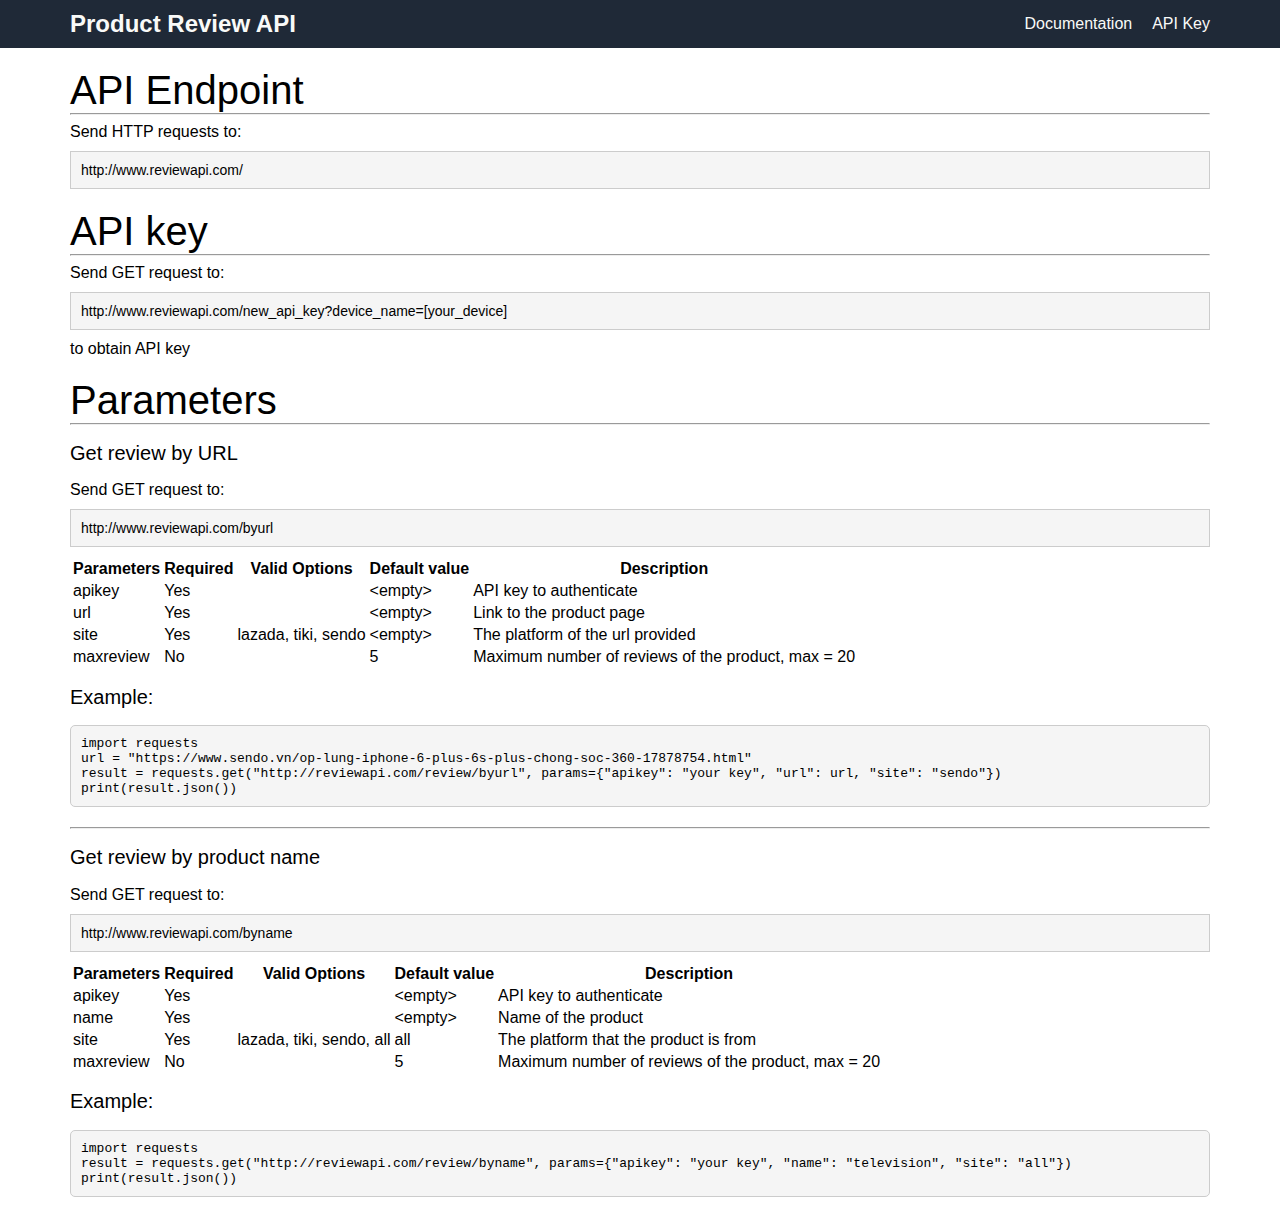
==== templates/documentation.html @ dfe91b6d "Fix doc" ====
<!DOCTYPE html>
<html lang="en">
<head>
  <meta charset="UTF-8">
  <meta http-equiv="X-UA-Compatible" content="IE=edge">
  <meta name="viewport" content="width=device-width, initial-scale=1.0">
  <title>Product Review API</title>
  <link href="https://cdn.jsdelivr.net/npm/bootstrap@5.0.2/dist/css/bootstrap.min.css" rel="stylesheet" integrity="sha384-EVSTQN3/azprG1Anm3QDgpJLIm9Nao0Yz1ztcQTwFspd3yD65VohhpuuCOmLASjC" crossorigin="anonymous">
  <link rel="stylesheet" href="../static/style2.css">
</head>
<body>
  <navbar>
    <div class="logo"><a href="/">Product Review API</a></div>
    <div class="links">
      <ul>
        <li><a href="/doc">Documentation</a></li>
        <li><a href="#">API Key</a></li>
      </ul>
    </div>
  </navbar>
  <div class="doc">
    <!-- End point !-->
    <h1>API Endpoint</h1>
    <hr>
    <div style="font-size:16px;">Send HTTP requests to:</div>
    <div class="url">http://www.reviewapi.com/</div>

    <!-- Api key -->
    <h1>API key</h1>
    <hr>
    <div>Send GET request to:</div>
    <div class="url">http://www.reviewapi.com/new_api_key?device_name=[your_device]</div>
    <div>to obtain API key</div>

    <!-- Parameter -->
    <h1>Parameters</h1>
    <hr>
    <h2>Get review by URL</h2>
    <div>Send GET request to:</div>
    <div class="url">http://www.reviewapi.com/byurl</div>
    <table class="table table-striped table-bordered">
      <thead>
        <tr>
          <th scope="col">Parameters</th>
          <th scope="col">Required</th>
          <th scope="col">Valid Options</th>
          <th scope="col">Default value</th>
          <th scope="col">Description</th>
        </tr>
      </thead>
      <tbody>
        <tr>
          <td scope="row">apikey</td>
          <td>Yes</td>
          <td></td>
          <td>&lt;empty&gt;</td>
          <td>API key to authenticate</td>
        </tr>
        <tr>
          <td scope="row">url</td>
          <td>Yes</td>
          <td></td>
          <td>&lt;empty&gt;</td>
          <td>Link to the product page</td>
        </tr>
        <tr>
          <td scope="row">site</td>
          <td>Yes</td>
          <td>lazada, tiki, sendo</td>
          <td>&lt;empty&gt;</td>
          <td>The platform of the url provided</td>
        </tr>
        <tr>
          <td scope="row">maxreview</td>
          <td>No</td>
          <td></td>
          <td>5</td>
          <td>Maximum number of reviews of the product, max = 20</td>
        </tr>
      </tbody>
    </table>
    <h2>Example:</h2>
    <div class="code">
      <div>import requests</div>
      <div>url = "https://www.sendo.vn/op-lung-iphone-6-plus-6s-plus-chong-soc-360-17878754.html"</div>
      <div>result = requests.get("http://reviewapi.com/review/byurl", params={"apikey": "your key", "url": url, "site": "sendo"})</div>
      <div>print(result.json())</div>
    </div>
    <hr>

    <h2>Get review by product name</h2>
    <div>Send GET request to:</div>
    <div class="url">http://www.reviewapi.com/byname</div>
    <table class="table table-striped table-bordered">
      <thead>
        <tr>
          <th scope="col">Parameters</th>
          <th scope="col">Required</th>
          <th scope="col">Valid Options</th>
          <th scope="col">Default value</th>
          <th scope="col">Description</th>
        </tr>
      </thead>
      <tbody>
        <tr>
          <td scope="row">apikey</td>
          <td>Yes</td>
          <td></td>
          <td>&lt;empty&gt;</td>
          <td>API key to authenticate</td>
        </tr>
        <tr>
          <td scope="row">name</td>
          <td>Yes</td>
          <td></td>
          <td>&lt;empty&gt;</td>
          <td>Name of the product</td>
        </tr>
        <tr>
          <td scope="row">site</td>
          <td>Yes</td>
          <td>lazada, tiki, sendo, all</td>
          <td>all</td>
          <td>The platform that the product is from</td>
        </tr>
        <tr>
          <td scope="row">maxreview</td>
          <td>No</td>
          <td></td>
          <td>5</td>
          <td>Maximum number of reviews of the product, max = 20</td>
        </tr>
      </tbody>
    </table>
    <h2>Example:</h2>
    <div class="code">
      <div>import requests</div>
      <div>result = requests.get("http://reviewapi.com/review/byname", params={"apikey": "your key", "name": "television", "site": "all"})</div>
      <div>print(result.json())</div>
    </div>
  </div>
  
</body>
</html>
---- static/style2.css ----
body {
    margin: 0;
    height: 100vh;
    font-family: Roboto, sans-serif;
    display: flex;
    flex-direction: column;
}

/* Navigation bar */
navbar {
    background-color: #1f2937;
    color: #f9faf8;
    display: flex;
    align-items: center;
    justify-content: space-between;
    padding: 10px 20px;
    margin-bottom: 0;
    column-gap: 20px;
}

.logo {
    font-weight: bold;
    font-size: 24px;
    margin-left: 50px;
}

ul {
    margin-top: 0;
    margin-bottom: 0;
    margin-left: 0;
    margin-right: 50px;
    padding: 0;
    list-style: none;
    display: flex;
    column-gap: 20px;
    color: #e5e7eb;
}

a {
    color: #f9faf8;
    text-decoration: none;
}

a:hover {
    color: #f9faf8;
}

/* Doc */
.doc {
    margin-left: 70px;
    margin-right: 70px;
}

hr {
    margin-top: 0px
}

h1 {
    font-weight: 300;
    font-size: 40px;
    margin-top: 20px;
    margin-bottom: 0;
}

.url {
    border: 1px solid #cccccc;
    padding-top: 10px;
    padding-bottom: 10px;
    padding-right: 10px;
    padding-left: 10px;
    margin-top: 10px;
    margin-bottom: 10px;
    background-color: #f5f5f5;
    font-size: 14px;
}

h2 {
    font-weight: 100;
    font-size: 20px;
}

.code {
    border: 1px solid #cccccc;
    border-radius: 5px;
    background-color: #f5f5f5;
    font-family: monospace;
    padding: 10px;
    margin-bottom: 20px;
}
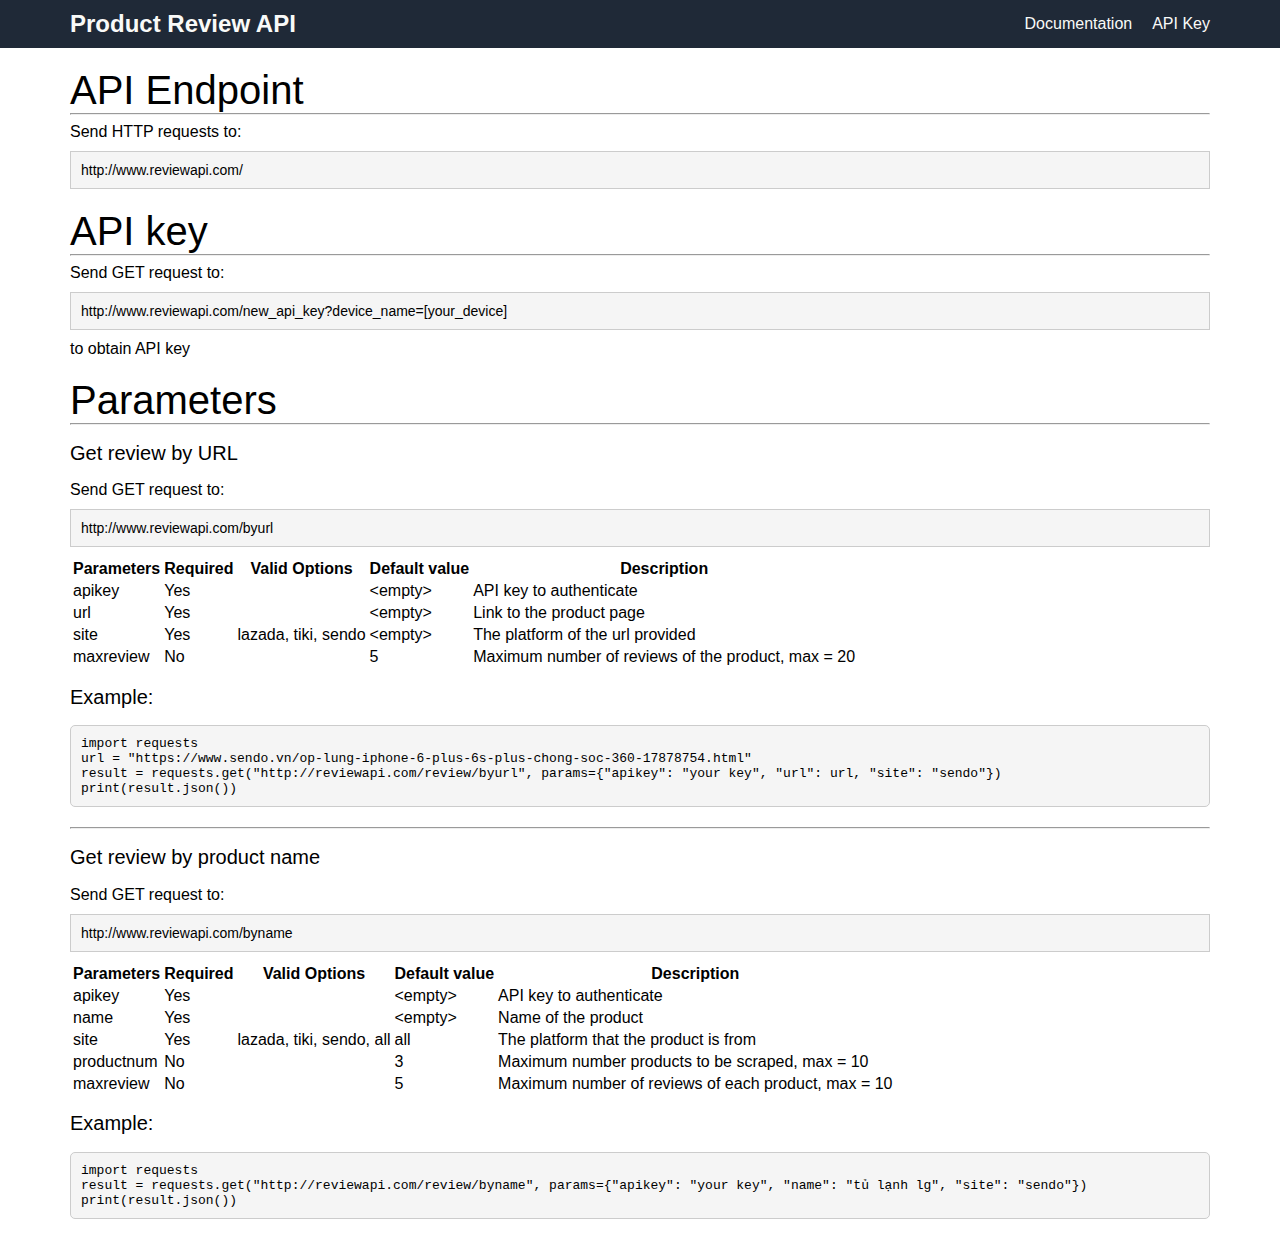
==== commit e13d6ca7: "Add scrape tiki, lazada by name Update doc to include product num args and get API key Update homepa" ====
--- a/templates/documentation.html
+++ b/templates/documentation.html
@@ -124,18 +124,25 @@
           <td>The platform that the product is from</td>
         </tr>
         <tr>
+          <td scope="row">productnum</td>
+          <td>No</td>
+          <td></td>
+          <td>3</td>
+          <td>Maximum number products to be scraped, max = 10</td>
+        </tr>
+        <tr>
           <td scope="row">maxreview</td>
           <td>No</td>
           <td></td>
           <td>5</td>
-          <td>Maximum number of reviews of the product, max = 20</td>
+          <td>Maximum number of reviews of each product, max = 10</td>
         </tr>
       </tbody>
     </table>
     <h2>Example:</h2>
     <div class="code">
       <div>import requests</div>
-      <div>result = requests.get("http://reviewapi.com/review/byname", params={"apikey": "your key", "name": "television", "site": "all"})</div>
+      <div>result = requests.get("http://reviewapi.com/review/byname", params={"apikey": "your key", "name": "tủ lạnh lg", "site": "sendo"})</div>
       <div>print(result.json())</div>
     </div>
   </div>
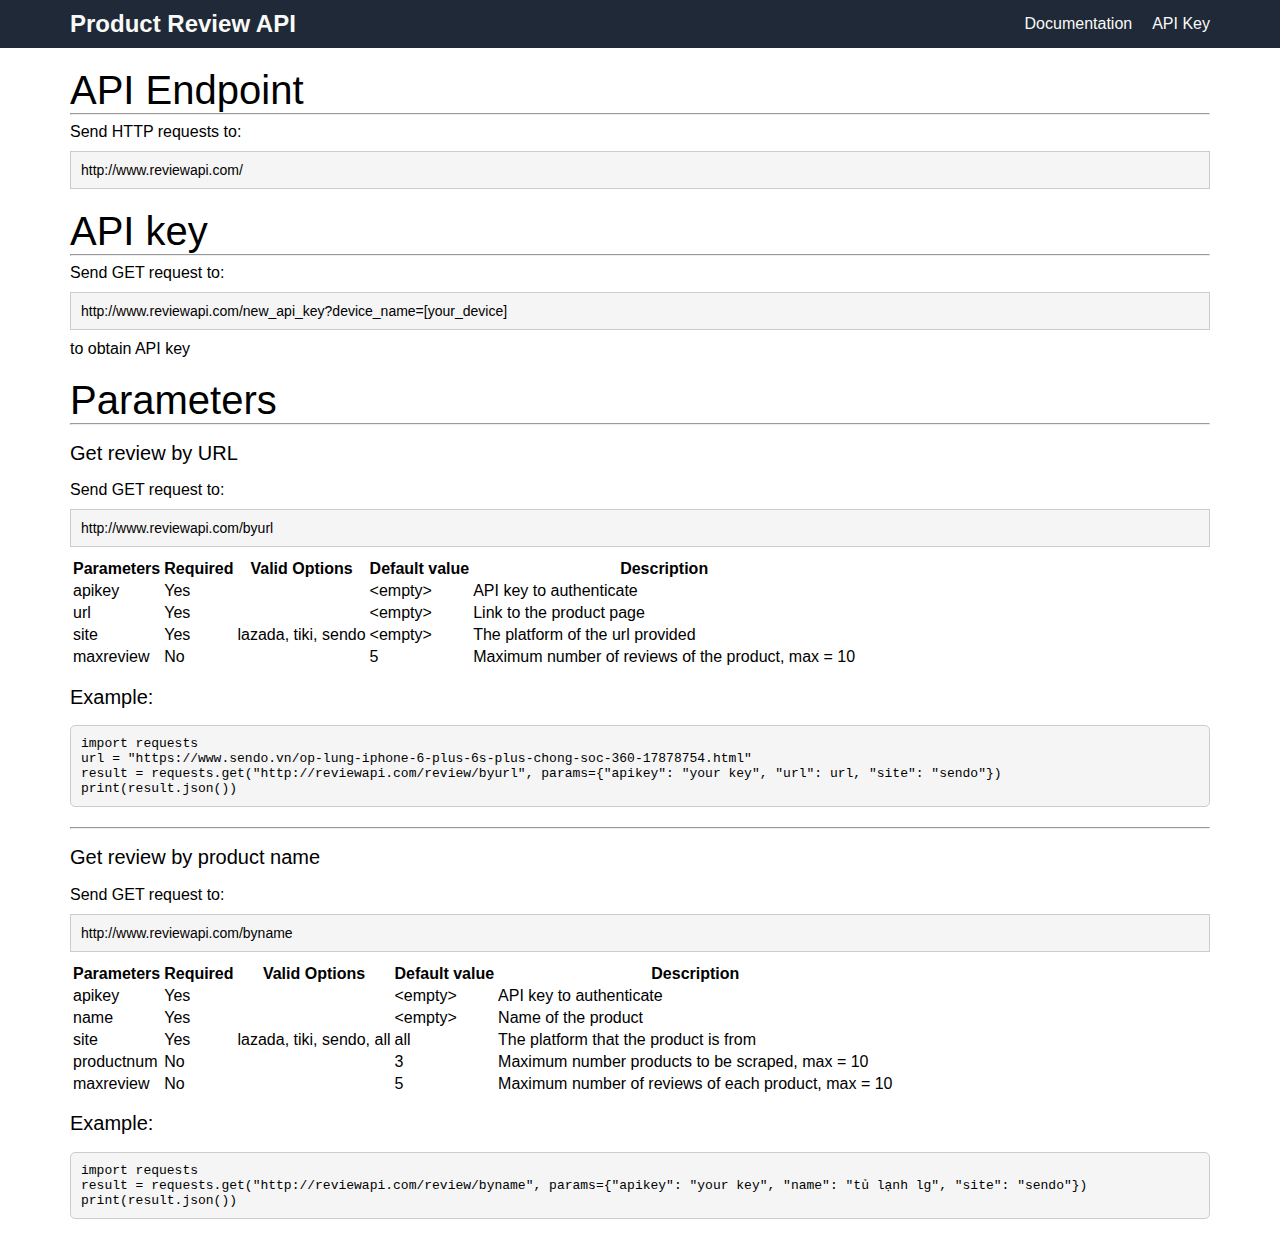
==== commit e9186e10: "Fix documentation max review = 10 instead of 20" ====
--- a/templates/documentation.html
+++ b/templates/documentation.html
@@ -14,7 +14,7 @@
     <div class="links">
       <ul>
         <li><a href="/doc">Documentation</a></li>
-        <li><a href="#">API Key</a></li>
+        <li><a href="/api_key">API Key</a></li>
       </ul>
     </div>
   </navbar>
@@ -75,7 +75,7 @@
           <td>No</td>
           <td></td>
           <td>5</td>
-          <td>Maximum number of reviews of the product, max = 20</td>
+          <td>Maximum number of reviews of the product, max = 10</td>
         </tr>
       </tbody>
     </table>
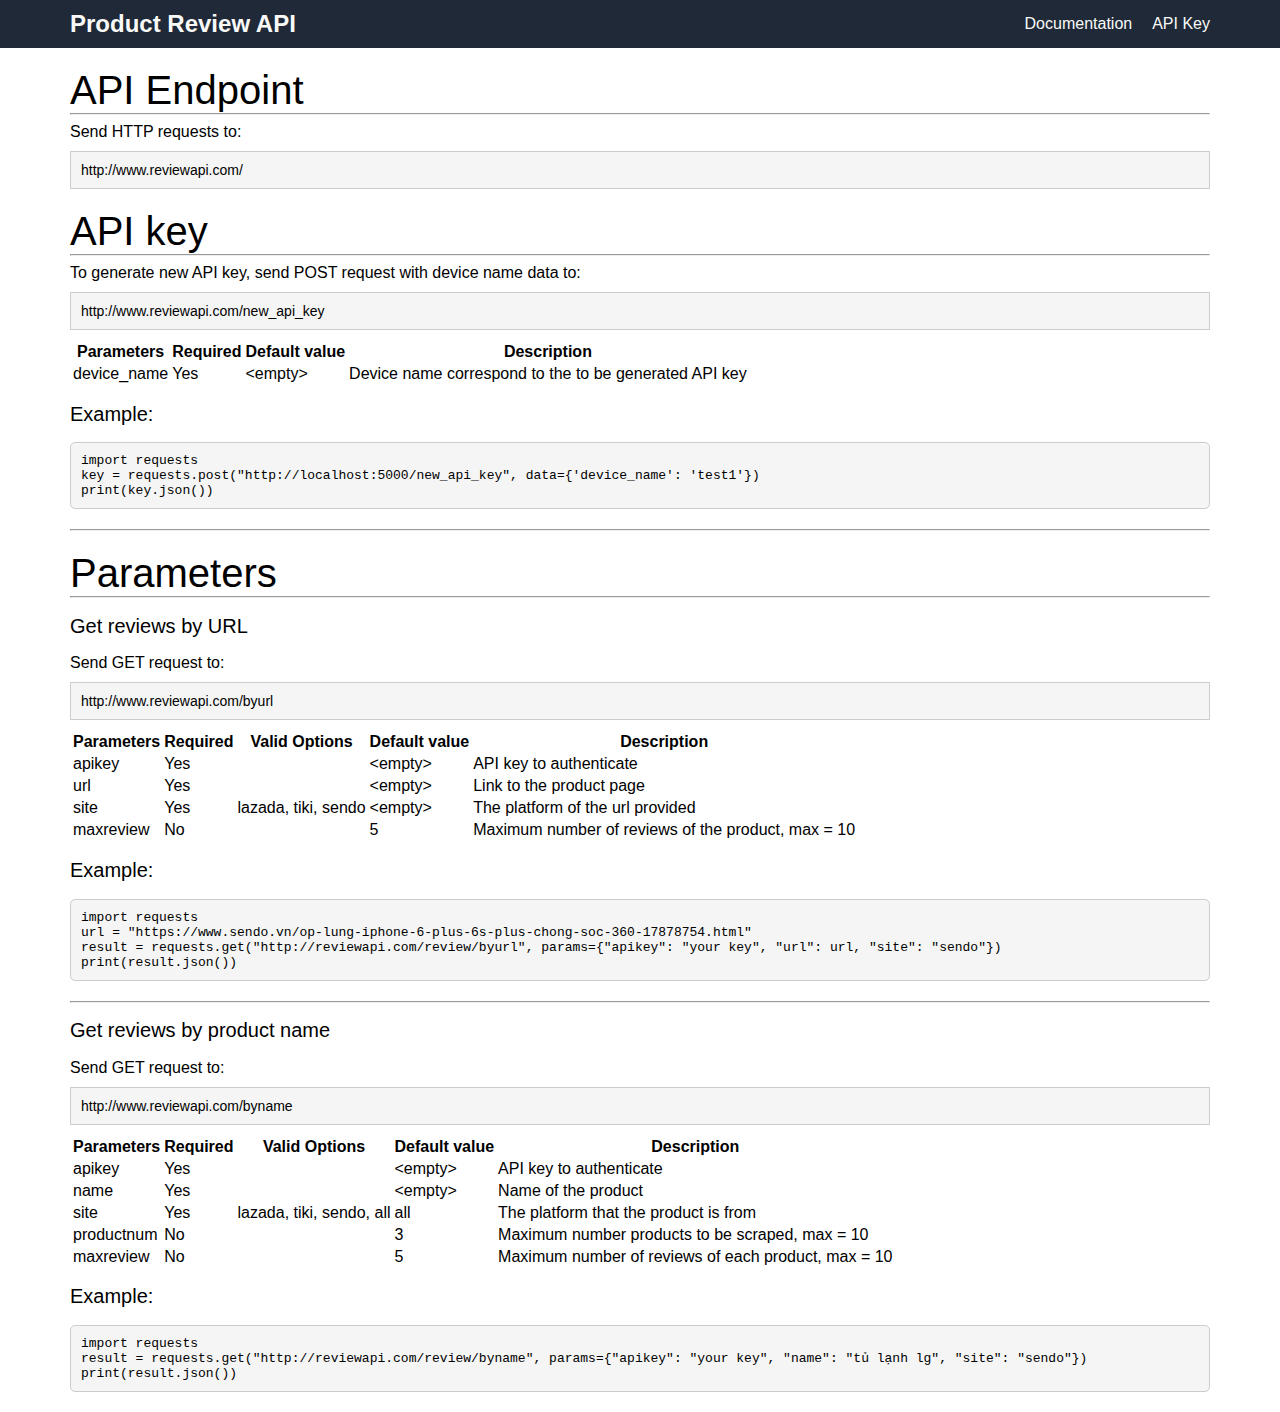
==== commit 89a74491: "Add description of API to homepage and remove search bar, change to post request api key doc and add" ====
--- a/templates/documentation.html
+++ b/templates/documentation.html
@@ -25,17 +25,43 @@
     <div style="font-size:16px;">Send HTTP requests to:</div>
     <div class="url">http://www.reviewapi.com/</div>
 
-    <!-- Api key -->
+    <!-- API key -->
     <h1>API key</h1>
     <hr>
-    <div>Send GET request to:</div>
-    <div class="url">http://www.reviewapi.com/new_api_key?device_name=[your_device]</div>
-    <div>to obtain API key</div>
+    <div>To generate new API key, send POST request with device name data to:</div>
+    <div class="url">http://www.reviewapi.com/new_api_key</div>
+    
+    <table class="table table-striped table-bordered">
+      <thead>
+        <tr>
+          <th scope="col">Parameters</th>
+          <th scope="col">Required</th>
+          <th scope="col">Default value</th>
+          <th scope="col">Description</th>
+        </tr>
+      </thead>
+      <tbody>
+        <tr>
+          <td scope="row">device_name</td>
+          <td>Yes</td>
+          <td>&lt;empty&gt;</td>
+          <td>Device name correspond to the to be generated API key</td>
+        </tr>
+      </tbody>
+    </table>
 
-    <!-- Parameter -->
+    <h2>Example:</h2>
+    <div class="code">
+      <div>import requests</div>
+      <div>key = requests.post("http://localhost:5000/new_api_key", data={'device_name': 'test1'})</div>
+      <div>print(key.json())</div>
+    </div>
+    <hr>
+
+    <!-- Parameters -->
     <h1>Parameters</h1>
     <hr>
-    <h2>Get review by URL</h2>
+    <h2>Get reviews by URL</h2>
     <div>Send GET request to:</div>
     <div class="url">http://www.reviewapi.com/byurl</div>
     <table class="table table-striped table-bordered">
@@ -88,7 +114,7 @@
     </div>
     <hr>
 
-    <h2>Get review by product name</h2>
+    <h2>Get reviews by product name</h2>
     <div>Send GET request to:</div>
     <div class="url">http://www.reviewapi.com/byname</div>
     <table class="table table-striped table-bordered">
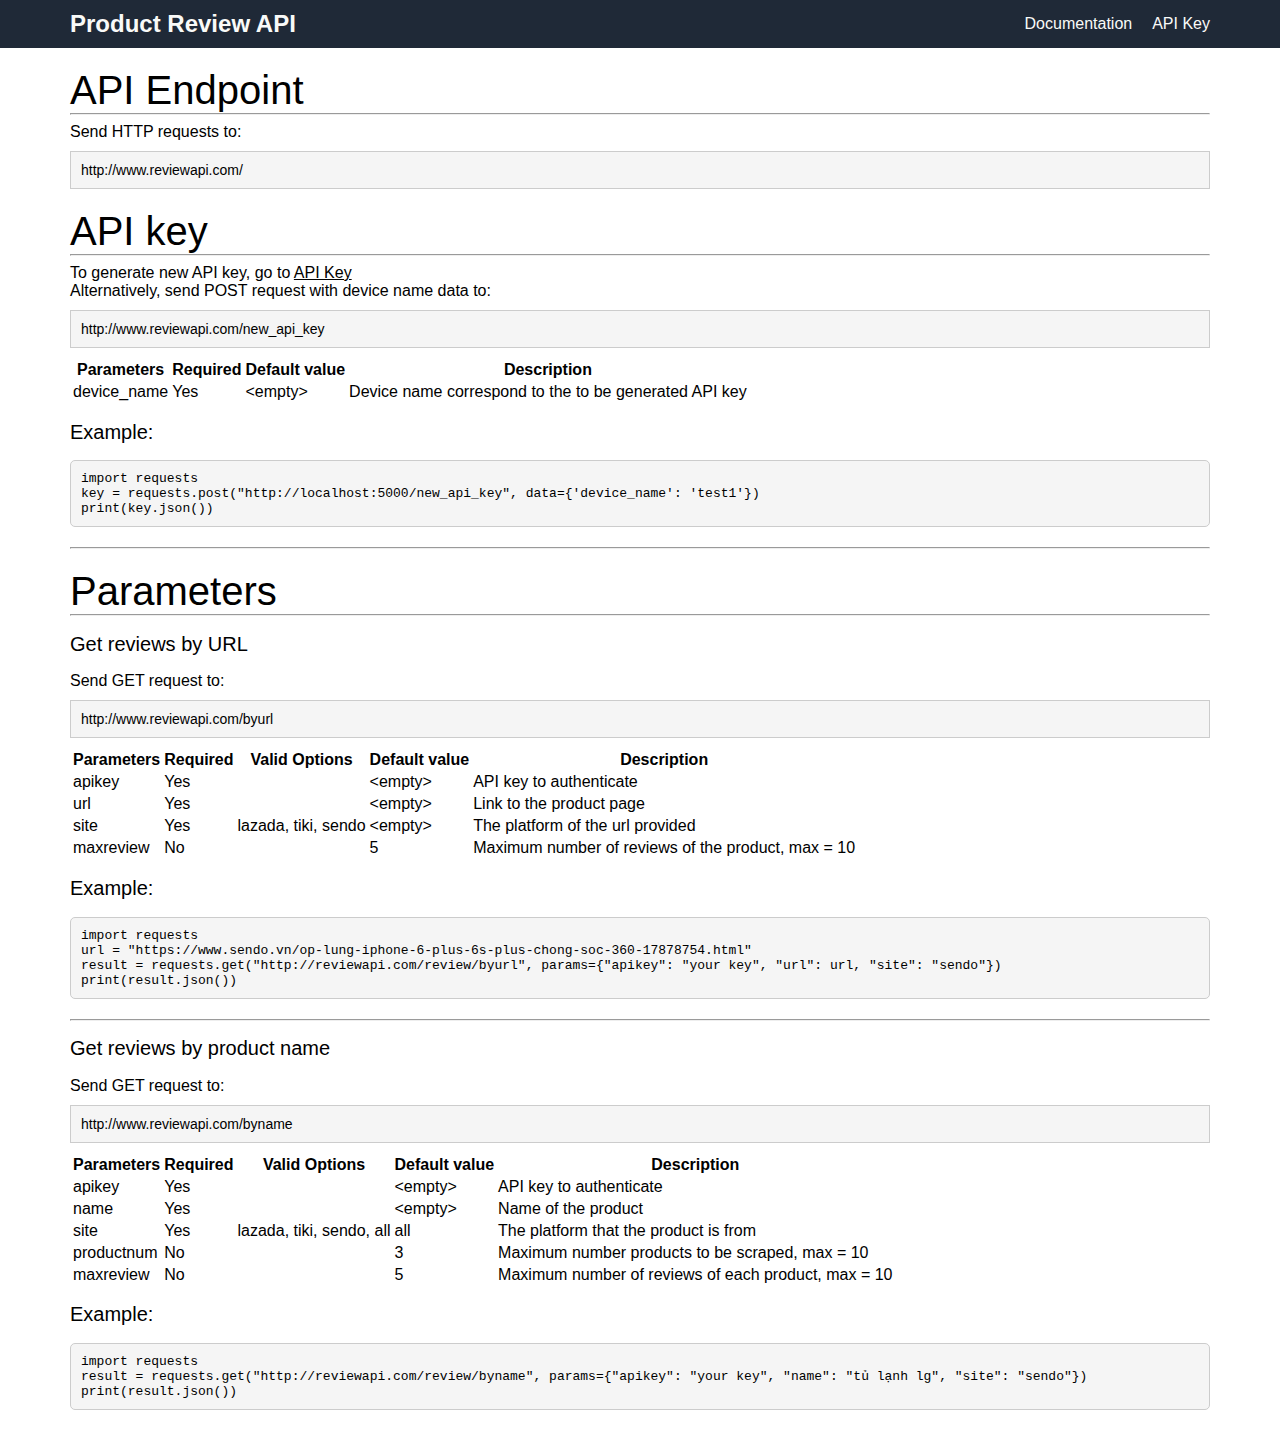
==== commit 63a32047: "Add warning to generate API key and add link to generate API key to doc" ====
--- a/templates/documentation.html
+++ b/templates/documentation.html
@@ -28,7 +28,8 @@
     <!-- API key -->
     <h1>API key</h1>
     <hr>
-    <div>To generate new API key, send POST request with device name data to:</div>
+    <div>To generate new API key, go to <a href="/api_key" id="doc-link">API Key</a></div>
+    <div>Alternatively, send POST request with device name data to:</div>
     <div class="url">http://www.reviewapi.com/new_api_key</div>
     
     <table class="table table-striped table-bordered">
--- a/static/style2.css
+++ b/static/style2.css
@@ -86,4 +86,9 @@
     font-family: monospace;
     padding: 10px;
     margin-bottom: 20px;
+}
+
+#doc-link {
+    color: black;
+    text-decoration: underline;
 }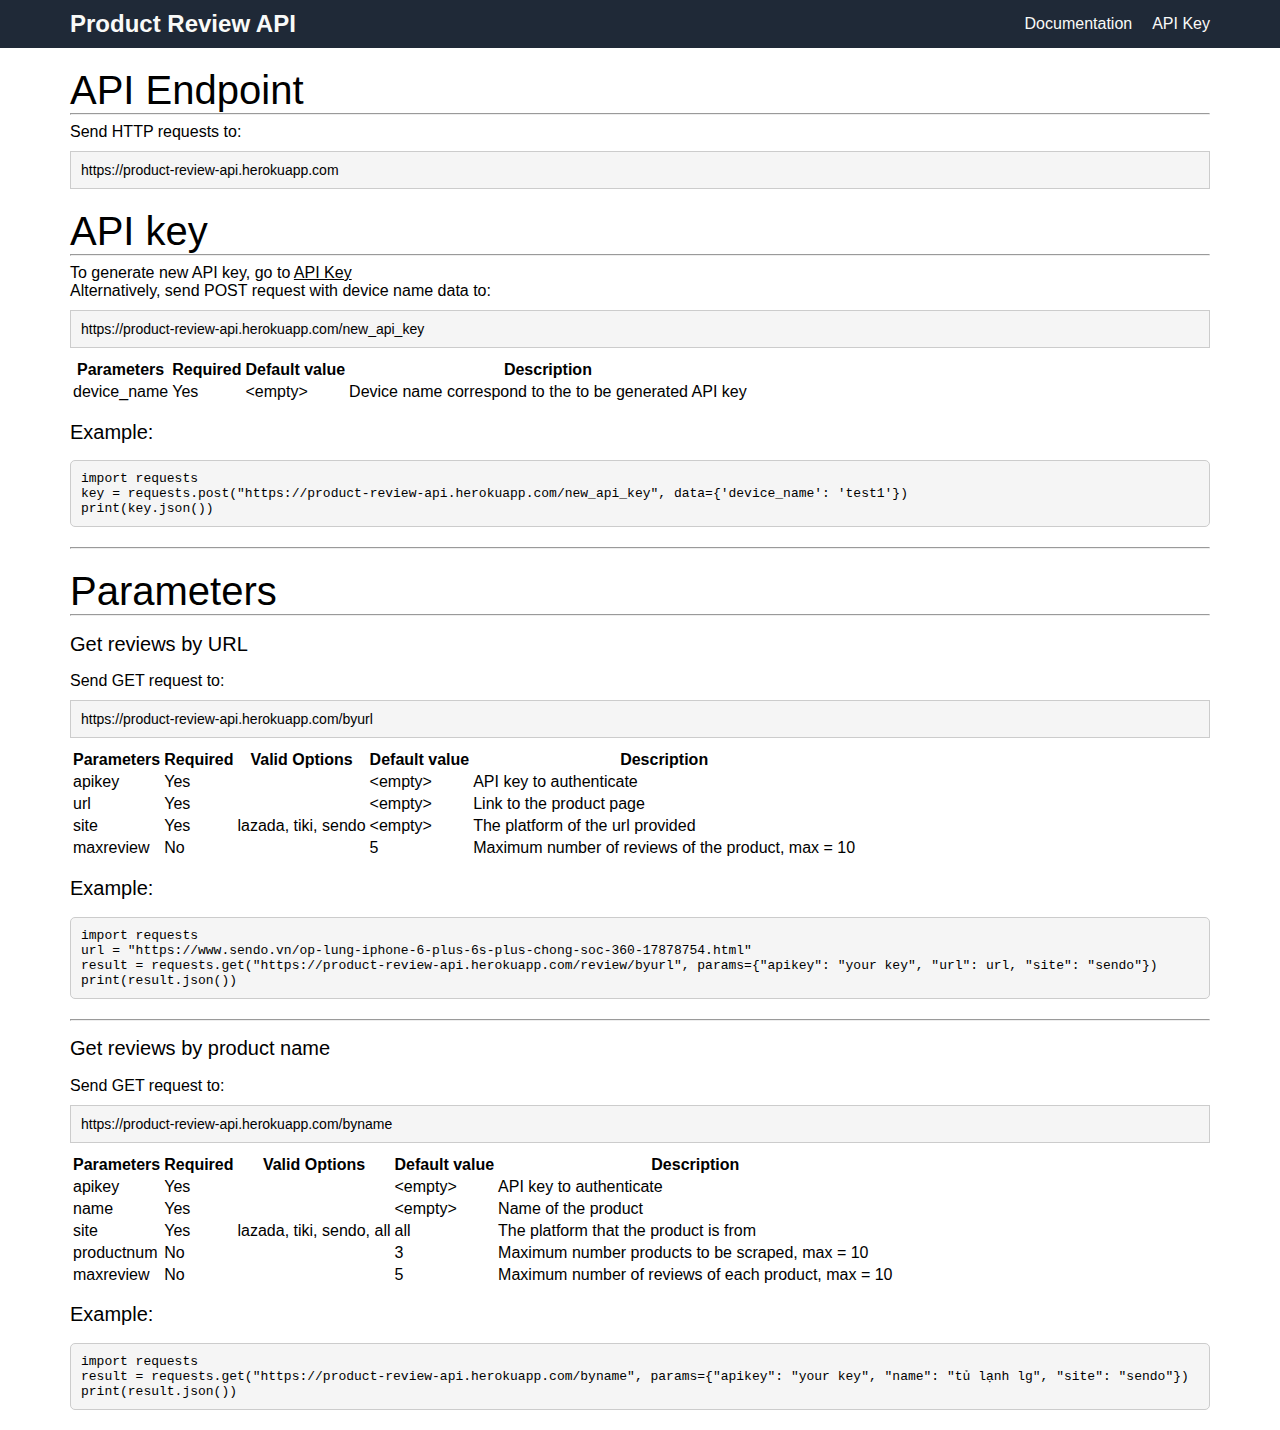
==== commit f2d3b3af: "Change route in doc" ====
--- a/templates/documentation.html
+++ b/templates/documentation.html
@@ -23,14 +23,14 @@
     <h1>API Endpoint</h1>
     <hr>
     <div style="font-size:16px;">Send HTTP requests to:</div>
-    <div class="url">http://www.reviewapi.com/</div>
+    <div class="url">https://product-review-api.herokuapp.com</div>
 
     <!-- API key -->
     <h1>API key</h1>
     <hr>
     <div>To generate new API key, go to <a href="/api_key" id="doc-link">API Key</a></div>
     <div>Alternatively, send POST request with device name data to:</div>
-    <div class="url">http://www.reviewapi.com/new_api_key</div>
+    <div class="url">https://product-review-api.herokuapp.com/new_api_key</div>
     
     <table class="table table-striped table-bordered">
       <thead>
@@ -54,7 +54,7 @@
     <h2>Example:</h2>
     <div class="code">
       <div>import requests</div>
-      <div>key = requests.post("http://localhost:5000/new_api_key", data={'device_name': 'test1'})</div>
+      <div>key = requests.post("https://product-review-api.herokuapp.com/new_api_key", data={'device_name': 'test1'})</div>
       <div>print(key.json())</div>
     </div>
     <hr>
@@ -64,7 +64,7 @@
     <hr>
     <h2>Get reviews by URL</h2>
     <div>Send GET request to:</div>
-    <div class="url">http://www.reviewapi.com/byurl</div>
+    <div class="url">https://product-review-api.herokuapp.com/byurl</div>
     <table class="table table-striped table-bordered">
       <thead>
         <tr>
@@ -110,14 +110,14 @@
     <div class="code">
       <div>import requests</div>
       <div>url = "https://www.sendo.vn/op-lung-iphone-6-plus-6s-plus-chong-soc-360-17878754.html"</div>
-      <div>result = requests.get("http://reviewapi.com/review/byurl", params={"apikey": "your key", "url": url, "site": "sendo"})</div>
+      <div>result = requests.get("https://product-review-api.herokuapp.com/review/byurl", params={"apikey": "your key", "url": url, "site": "sendo"})</div>
       <div>print(result.json())</div>
     </div>
     <hr>
 
     <h2>Get reviews by product name</h2>
     <div>Send GET request to:</div>
-    <div class="url">http://www.reviewapi.com/byname</div>
+    <div class="url">https://product-review-api.herokuapp.com/byname</div>
     <table class="table table-striped table-bordered">
       <thead>
         <tr>
@@ -169,7 +169,7 @@
     <h2>Example:</h2>
     <div class="code">
       <div>import requests</div>
-      <div>result = requests.get("http://reviewapi.com/review/byname", params={"apikey": "your key", "name": "tủ lạnh lg", "site": "sendo"})</div>
+      <div>result = requests.get("https://product-review-api.herokuapp.com/byname", params={"apikey": "your key", "name": "tủ lạnh lg", "site": "sendo"})</div>
       <div>print(result.json())</div>
     </div>
   </div>
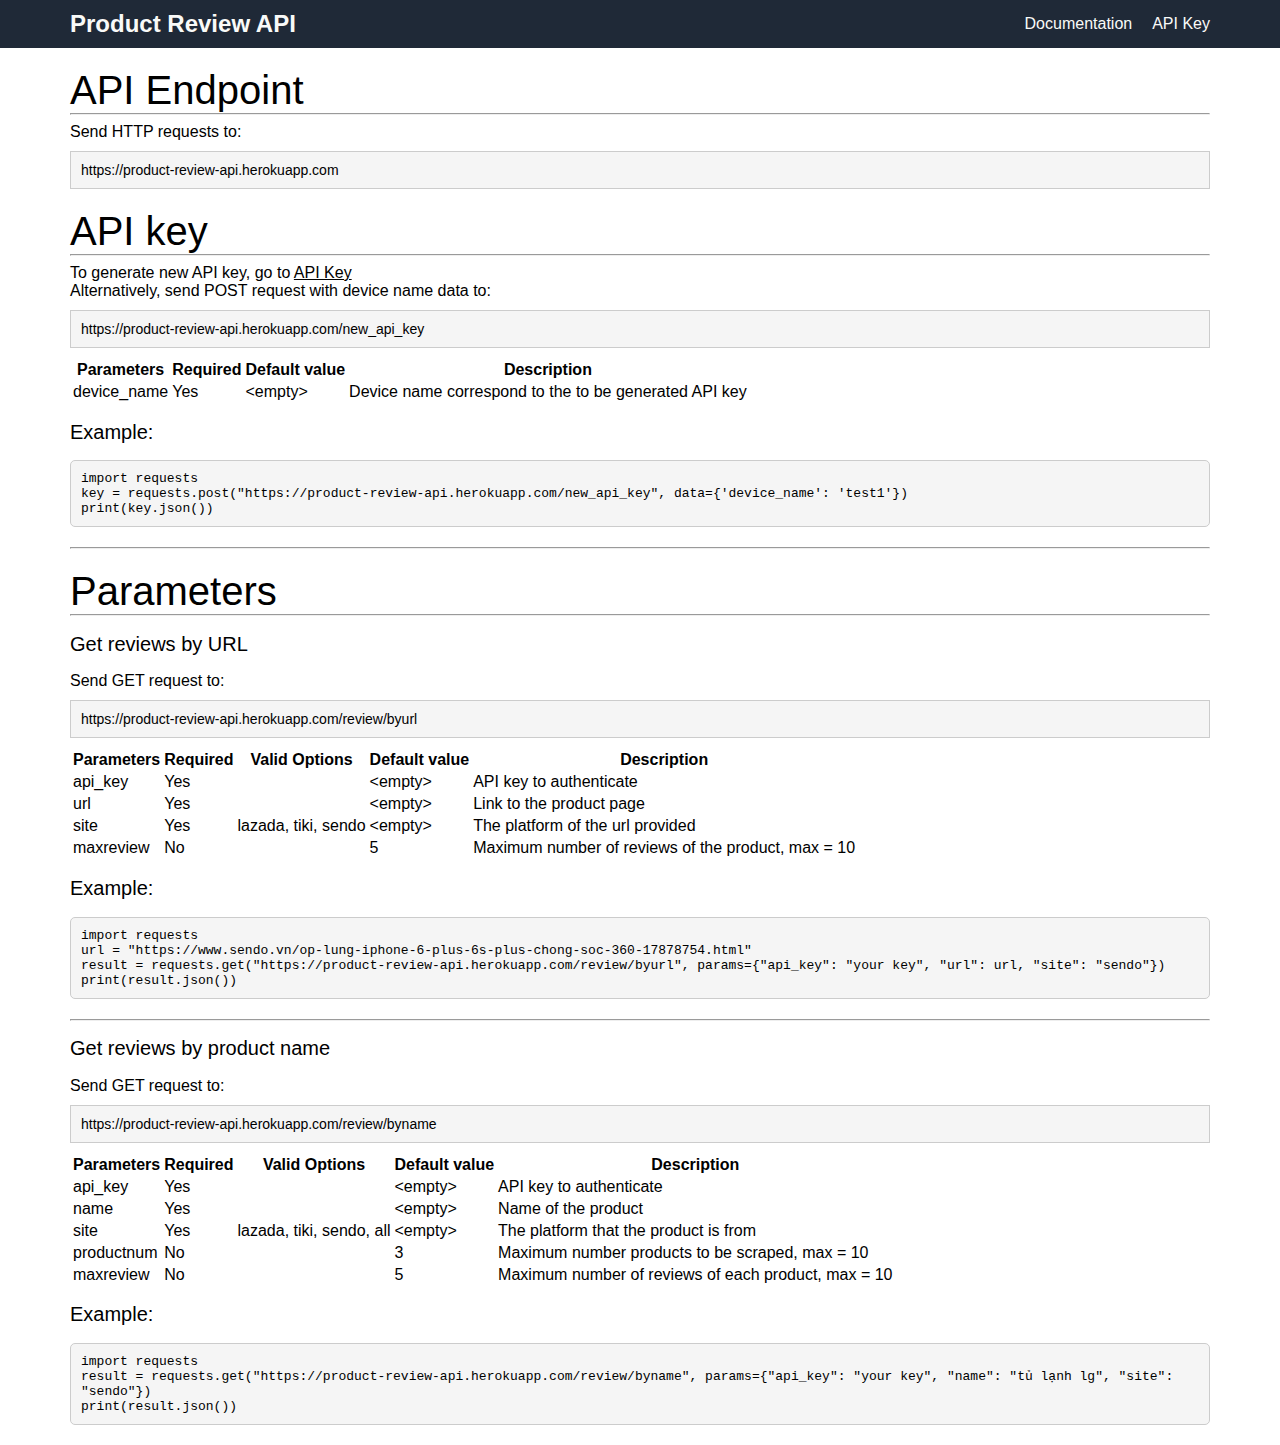
==== commit c2d1e28e: "Fix documentation" ====
--- a/templates/documentation.html
+++ b/templates/documentation.html
@@ -64,7 +64,7 @@
     <hr>
     <h2>Get reviews by URL</h2>
     <div>Send GET request to:</div>
-    <div class="url">https://product-review-api.herokuapp.com/byurl</div>
+    <div class="url">https://product-review-api.herokuapp.com/review/byurl</div>
     <table class="table table-striped table-bordered">
       <thead>
         <tr>
@@ -77,7 +77,7 @@
       </thead>
       <tbody>
         <tr>
-          <td scope="row">apikey</td>
+          <td scope="row">api_key</td>
           <td>Yes</td>
           <td></td>
           <td>&lt;empty&gt;</td>
@@ -110,14 +110,14 @@
     <div class="code">
       <div>import requests</div>
       <div>url = "https://www.sendo.vn/op-lung-iphone-6-plus-6s-plus-chong-soc-360-17878754.html"</div>
-      <div>result = requests.get("https://product-review-api.herokuapp.com/review/byurl", params={"apikey": "your key", "url": url, "site": "sendo"})</div>
+      <div>result = requests.get("https://product-review-api.herokuapp.com/review/byurl", params={"api_key": "your key", "url": url, "site": "sendo"})</div>
       <div>print(result.json())</div>
     </div>
     <hr>
 
     <h2>Get reviews by product name</h2>
     <div>Send GET request to:</div>
-    <div class="url">https://product-review-api.herokuapp.com/byname</div>
+    <div class="url">https://product-review-api.herokuapp.com/review/byname</div>
     <table class="table table-striped table-bordered">
       <thead>
         <tr>
@@ -130,7 +130,7 @@
       </thead>
       <tbody>
         <tr>
-          <td scope="row">apikey</td>
+          <td scope="row">api_key</td>
           <td>Yes</td>
           <td></td>
           <td>&lt;empty&gt;</td>
@@ -147,7 +147,7 @@
           <td scope="row">site</td>
           <td>Yes</td>
           <td>lazada, tiki, sendo, all</td>
-          <td>all</td>
+          <td>&lt;empty&gt;</td>
           <td>The platform that the product is from</td>
         </tr>
         <tr>
@@ -169,7 +169,7 @@
     <h2>Example:</h2>
     <div class="code">
       <div>import requests</div>
-      <div>result = requests.get("https://product-review-api.herokuapp.com/byname", params={"apikey": "your key", "name": "tủ lạnh lg", "site": "sendo"})</div>
+      <div>result = requests.get("https://product-review-api.herokuapp.com/review/byname", params={"api_key": "your key", "name": "tủ lạnh lg", "site": "sendo"})</div>
       <div>print(result.json())</div>
     </div>
   </div>
